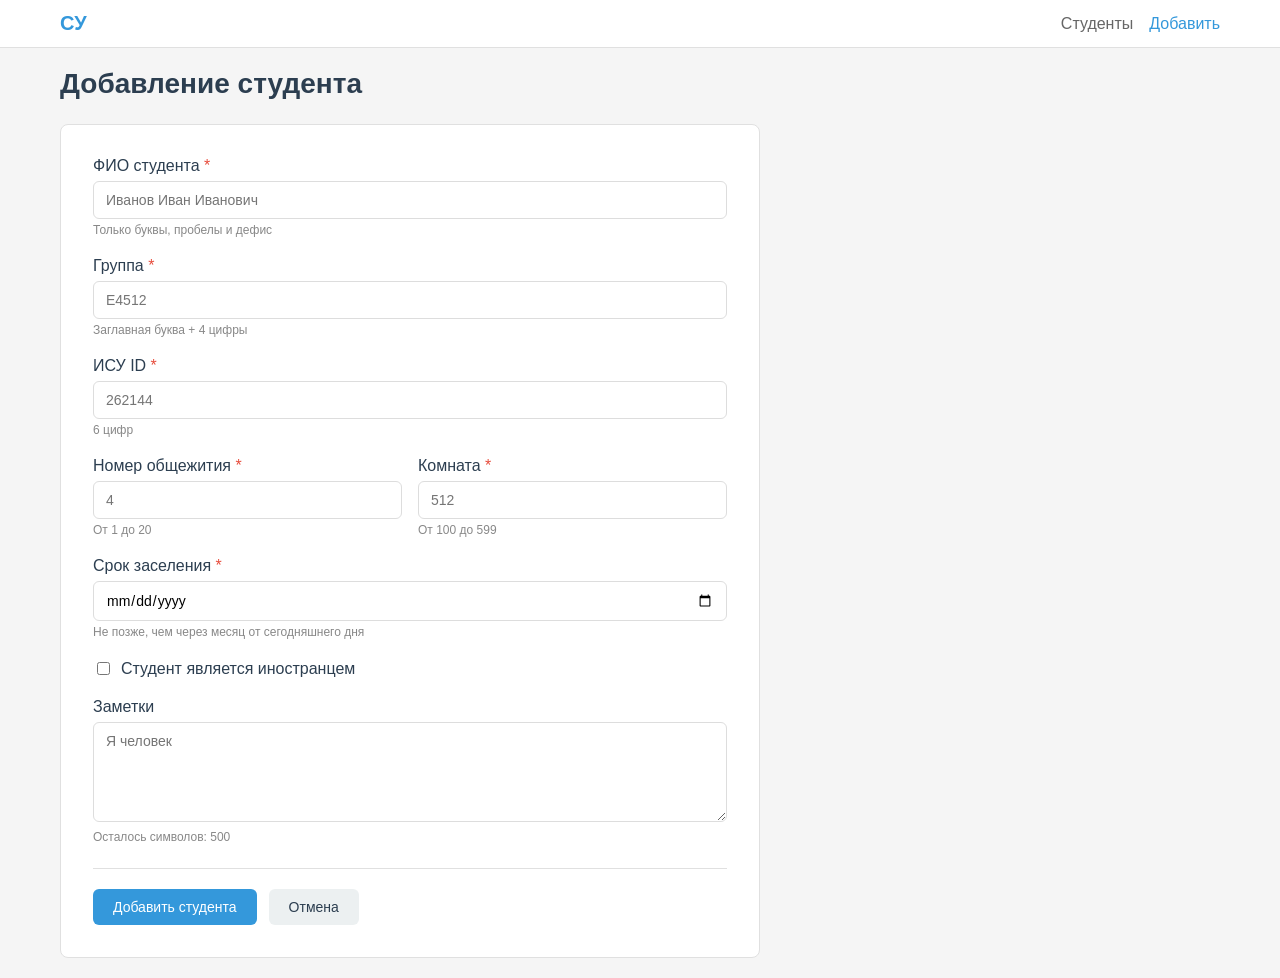
==== student-form.html @ 075e3992 "Initial commit" ====
<!DOCTYPE html>
<html lang="ru">
<head>
  <meta charset="UTF-8">
  <meta name="viewport" content="width=device-width, initial-scale=1.0">
  <title>Форма студента</title>
  <link rel="icon" href="favicon.ico" type="image/x-icon">
  <link rel="stylesheet" href="css/style.css">
</head>
<body>
  <header class="header">
    <div class="header-container">
      <a href="index.html" class="logo">СУ</a>
      <nav class="nav">
        <a href="index.html" class="nav-link">Студенты</a>
        <a href="student-form.html" class="nav-link active">Добавить</a>
      </nav>
    </div>
  </header>

  <main class="main" id="main-content">
    <div class="container">
      <div class="page-header">
        <h1 id="form-title">Добавление студента</h1>
      </div>

      <form id="student-form" class="student-form" novalidate>
        <input type="hidden" name="id" id="student-id">

        <div class="form-group">
          <label for="fullName" class="form-label">
            ФИО студента <span class="required">*</span>
          </label>
          <input
            type="text"
            id="fullName"
            name="fullName"
            class="form-input"
            required
            minlength="2"
            maxlength="120"
            pattern="[a-zA-Zа-яА-ЯёЁ\s\-]+"
            placeholder="Иванов Иван Иванович"
            autocomplete="off"
          >
          <span class="form-hint">Только буквы, пробелы и дефис</span>
        </div>

        <div class="form-group">
          <label for="group" class="form-label">
            Группа <span class="required">*</span>
          </label>
          <input
            type="text"
            id="group"
            name="group"
            class="form-input"
            required
            pattern="[A-Z][1-4][1-5][0-9]{2}"
            placeholder="E4512"
            maxlength="5"
            autocomplete="off"
          >
          <span class="form-hint">Заглавная буква + 4 цифры</span>
        </div>

        <div class="form-group">
          <label for="isuId" class="form-label">
            ИСУ ID <span class="required">*</span>
          </label>
          <input
            type="text"
            id="isuId"
            name="isuId"
            class="form-input"
            required
            pattern="\d{6}"
            placeholder="262144"
            maxlength="6"
            autocomplete="off"
          >
          <span class="form-hint">6 цифр</span>
        </div>

        <div class="form-row">
          <div class="form-group">
            <label for="dormitory" class="form-label">
              Номер общежития <span class="required">*</span>
            </label>
            <input
              type="number"
              id="dormitory"
              name="dormitory"
              class="form-input"
              required
              min="1"
              max="20"
              placeholder="4"
            >
            <span class="form-hint">От 1 до 20</span>
          </div>

          <div class="form-group">
            <label for="room" class="form-label">
              Комната <span class="required">*</span>
            </label>
            <input
              type="number"
              id="room"
              name="room"
              class="form-input"
              required
              pattern="[1-5][0-9]{2}"
              min="100"
              max="599"
              placeholder="512"
            >
            <span class="form-hint">От 100 до 599</span>
          </div>
        </div>

        <div class="form-group">
          <label for="settlementDate" class="form-label">
            Срок заселения <span class="required">*</span>
          </label>
          <input
            type="date"
            id="settlementDate"
            name="settlementDate"
            class="form-input"
            required
          >
          <span class="form-hint">Не позже, чем через месяц от сегодняшнего дня</span>
        </div>

        <div class="form-group form-checkbox">
          <label class="checkbox-label">
            <input type="checkbox" id="isForeign" name="isForeign">
            <span class="checkbox-text">Студент является иностранцем</span>
          </label>
        </div>

        <div class="form-group">
          <label for="notes" class="form-label">Заметки</label>
          <textarea
            id="notes"
            name="notes"
            class="form-input form-textarea"
            maxlength="500"
            rows="4"
            placeholder="Я человек"
          ></textarea>
          <span class="form-hint">
            Осталось символов: <span id="notes-counter">500</span>
          </span>
        </div>

        <div id="notice" class="notice" hidden></div>

        <div class="form-actions">
          <button type="submit" class="btn btn-primary" id="submit-btn">
            Добавить студента
          </button>
          <a href="index.html" class="btn btn-secondary">Отмена</a>
        </div>
      </form>
    </div>
  </main>


  <script src="/js/cookies.js"></script>
  <script src="/js/student-servise.js"></script>
  <script src="js/validation.js"></script>
  <script src="js/form.js"></script>
</body>
</html>
---- css/style.css ----
/* Базовые стили */
* { box-sizing: border-box; }
body { margin: 0; font-family: -apple-system, sans-serif; background: #f5f5f5; color: #2c3e50; }
.container { max-width: 1200px; margin: 0 auto; padding: 20px; }

/* Шапка */
.header { background: #fff; border-bottom: 1px solid #e0e0e0; padding: 12px 0; }
.header-container { max-width: 1200px; margin: 0 auto; padding: 0 20px; display: flex; justify-content: space-between; align-items: center; }
.logo { font-size: 20px; font-weight: bold; color: #3498db; text-decoration: none; }
.nav { display: flex; gap: 16px; }
.nav-link { color: #666; text-decoration: none; }
.nav-link.active { color: #3498db; font-weight: 500; }

/* Уведомления */
.notice { padding: 12px 16px; margin-bottom: 20px; border-radius: 6px; background: #d4edda; color: #155724; border: 1px solid #c3e6cb; }
.notice.error { background: #f8d7da; color: #721c24; border-color: #f5c6cb; }

/* Заголовок */
.page-header { margin-bottom: 24px; }
.page-header h1 { margin: 0 0 8px; font-size: 28px; }
.page-subtitle { margin: 0; color: #666; font-size: 14px; }

/* Статистика */
.stats { display: grid; grid-template-columns: repeat(auto-fit, minmax(180px, 1fr)); gap: 16px; margin-bottom: 24px; }
.stat-card { background: #fff; border: 1px solid #e0e0e0; border-radius: 8px; padding: 16px; text-align: center; }
.stat-icon { font-size: 28px; margin-bottom: 4px; }
.stat-value { font-size: 28px; font-weight: bold; }
.stat-label { font-size: 13px; color: #666; }

/* Управление */
.controls { display: flex; justify-content: space-between; align-items: center; margin-bottom: 20px; flex-wrap: wrap; gap: 12px; }
.search-box { display: flex; flex-direction: column; gap: 4px; }
.search-input { padding: 8px 12px; border: 1px solid #ddd; border-radius: 6px; font-size: 14px; }
.search-input:focus { outline: none; border-color: #3498db; }

/* Таблица */
.table-wrapper { overflow-x: auto; background: #fff; border: 1px solid #e0e0e0; border-radius: 8px; }
.students-table { width: 100%; border-collapse: collapse; }
.students-table th { background: #f8f9fa; padding: 12px; text-align: left; font-weight: 600; border-bottom: 2px solid #e0e0e0; }
.students-table td { padding: 12px; border-bottom: 1px solid #f0f0f0; vertical-align: middle; }
.students-table tr:hover { background: #f8f9fa; }

.student-cell { display: flex; align-items: center; gap: 12px; }
.avatar { width: 40px; height: 40px; border-radius: 50%; background: #3498db; color: #fff; display: flex; align-items: center; justify-content: center; font-weight: bold; font-size: 14px; flex-shrink: 0; }
.student-name { font-weight: 500; color: #2c3e50; text-decoration: none; }
.student-name:hover { color: #3498db; }
.student-foreign { font-size: 12px; color: #666; margin-top: 2px; }

.actions-cell { display: flex; gap: 8px; }
.btn-icon { background: none; border: none; cursor: pointer; font-size: 18px; padding: 4px 8px; border-radius: 4px; text-decoration: none; color: #2c3e50; }
.btn-icon:hover { background: #f0f0f0; }
.btn-icon.confirming { background: #e74c3c; color: #fff; }

/* Пустое состояние */
.empty-state { text-align: center; padding: 60px 20px; background: #fff; border: 1px solid #e0e0e0; border-radius: 8px; }
.empty-icon { font-size: 48px; margin-bottom: 16px; }
.empty-title { margin: 0 0 8px; font-size: 24px; }
.empty-text { color: #666; margin-bottom: 24px; }
.results-summary { margin-top: 16px; font-size: 14px; color: #666; }

/* Кнопки */
.btn { display: inline-block; padding: 10px 20px; border-radius: 6px; text-decoration: none; font-size: 14px; font-weight: 500; cursor: pointer; border: none; transition: background 0.2s; }
.btn-primary { background: #3498db; color: #fff; }
.btn-primary:hover { background: #2980b9; }
.btn-secondary { background: #ecf0f1; color: #2c3e50; }
.btn-secondary:hover { background: #d5dbdb; }
.btn-danger { background: #e74c3c; color: #fff; }
.btn-danger:hover { background: #c0392b; }
.btn-danger.confirming { animation: pulse 1s infinite; }
@keyframes pulse { 50% { opacity: 0.7; } }

/* Форма */
.student-form { background: #fff; border: 1px solid #e0e0e0; border-radius: 8px; padding: 32px; max-width: 700px; }
.form-group { margin-bottom: 20px; }
.form-label { display: block; font-weight: 500; margin-bottom: 6px; }
.required { color: #e74c3c; }
.form-input { width: 100%; padding: 10px 12px; border: 1px solid #ddd; border-radius: 6px; font-size: 14px; font-family: inherit; }
.form-input:focus { outline: none; border-color: #3498db; box-shadow: 0 0 0 3px rgba(52,152,219,0.1); }
.form-textarea { resize: vertical; min-height: 100px; }
.form-hint { display: block; font-size: 12px; color: #888; margin-top: 4px; }
.form-row { display: grid; grid-template-columns: 1fr 1fr; gap: 16px; }
.form-checkbox { margin-top: 8px; }
.checkbox-label { display: flex; align-items: center; gap: 8px; cursor: pointer; font-weight: 500; }
.form-actions { display: flex; gap: 12px; margin-top: 24px; padding-top: 20px; border-top: 1px solid #e0e0e0; }
.input-error { border-color: #e74c3c !important; background-color: #fdf0ef; }
.field-error { color: #e74c3c; font-size: 13px; margin-top: 4px; }
.readonly-field { background: #f5f5f5; color: #666; cursor: not-allowed; }
#notes-counter.negative { color: #e74c3c; font-weight: bold; }

/* Досье */
.back-link { display: inline-block; margin-bottom: 16px; color: #3498db; text-decoration: none; font-size: 14px; }
.back-link:hover { text-decoration: underline; }
.profile-card { background: #fff; border: 1px solid #e0e0e0; border-radius: 8px; padding: 24px; margin-bottom: 24px; }
.profile-header { display: flex; align-items: center; gap: 20px; }
.profile-avatar { width: 80px; height: 80px; border-radius: 50%; background: #3498db; color: #fff; display: flex; align-items: center; justify-content: center; font-size: 28px; font-weight: bold; flex-shrink: 0; }
.profile-name { margin: 0 0 4px; font-size: 24px; }
.profile-group { font-size: 16px; color: #666; margin-bottom: 4px; }
.profile-status { font-size: 14px; font-weight: 500; }
.profile-status.foreign { color: #8e44ad; }
.profile-status.local { color: #27ae60; }
.profile-section { background: #fff; border: 1px solid #e0e0e0; border-radius: 8px; padding: 24px; margin-bottom: 16px; }
.section-title { margin: 0 0 16px; font-size: 18px; padding-bottom: 8px; border-bottom: 2px solid #f0f0f0; }
.info-grid { display: grid; grid-template-columns: repeat(auto-fit, minmax(200px, 1fr)); gap: 16px; }
.info-item { padding: 12px; background: #f8f9fa; border-radius: 6px; }
.info-label { font-size: 12px; color: #888; text-transform: uppercase; margin-bottom: 4px; }
.info-value { font-size: 16px; font-weight: 500; }
.notes-content { padding: 16px; background: #fffde7; border-left: 4px solid #f1c40f; border-radius: 4px; font-size: 14px; line-height: 1.6; white-space: pre-wrap; }
.profile-actions { display: flex; gap: 12px; margin-top: 24px; flex-wrap: wrap; }

/* Подвал */
.footer { text-align: center; padding: 20px; color: #666; font-size: 14px; margin-top: 40px; }

/* Адаптивность — один медиа-запрос */
@media (max-width: 768px) {
  .controls { flex-direction: column; align-items: stretch; }
  .search-input { min-width: 100%; }
  .students-table th, .students-table td { padding: 8px; }
  .avatar { width: 32px; height: 32px; font-size: 12px; }
  .student-form { padding: 20px; }
  .form-row { grid-template-columns: 1fr; }
  .form-actions { flex-direction: column; }
  .form-actions .btn { width: 100%; text-align: center; }
  .profile-header { flex-direction: column; text-align: center; }
  .profile-avatar { width: 100px; height: 100px; font-size: 36px; }
  .info-grid { grid-template-columns: 1fr; }
  .profile-actions { flex-direction: column; }
  .profile-actions .btn { width: 100%; text-align: center; }
}

@media (max-width: 480px) {
  .stats { grid-template-columns: 1fr; }
  .students-table thead { display: none; }
  .students-table tr { display: block; margin-bottom: 16px; border: 1px solid #e0e0e0; border-radius: 8px; padding: 12px; }
  .students-table td { display: flex; justify-content: space-between; padding: 8px 0; border-bottom: 1px solid #f0f0f0; }
  .students-table td:last-child { border-bottom: none; }
  .students-table td::before { content: attr(data-label); font-weight: 600; margin-right: 12px; }
}
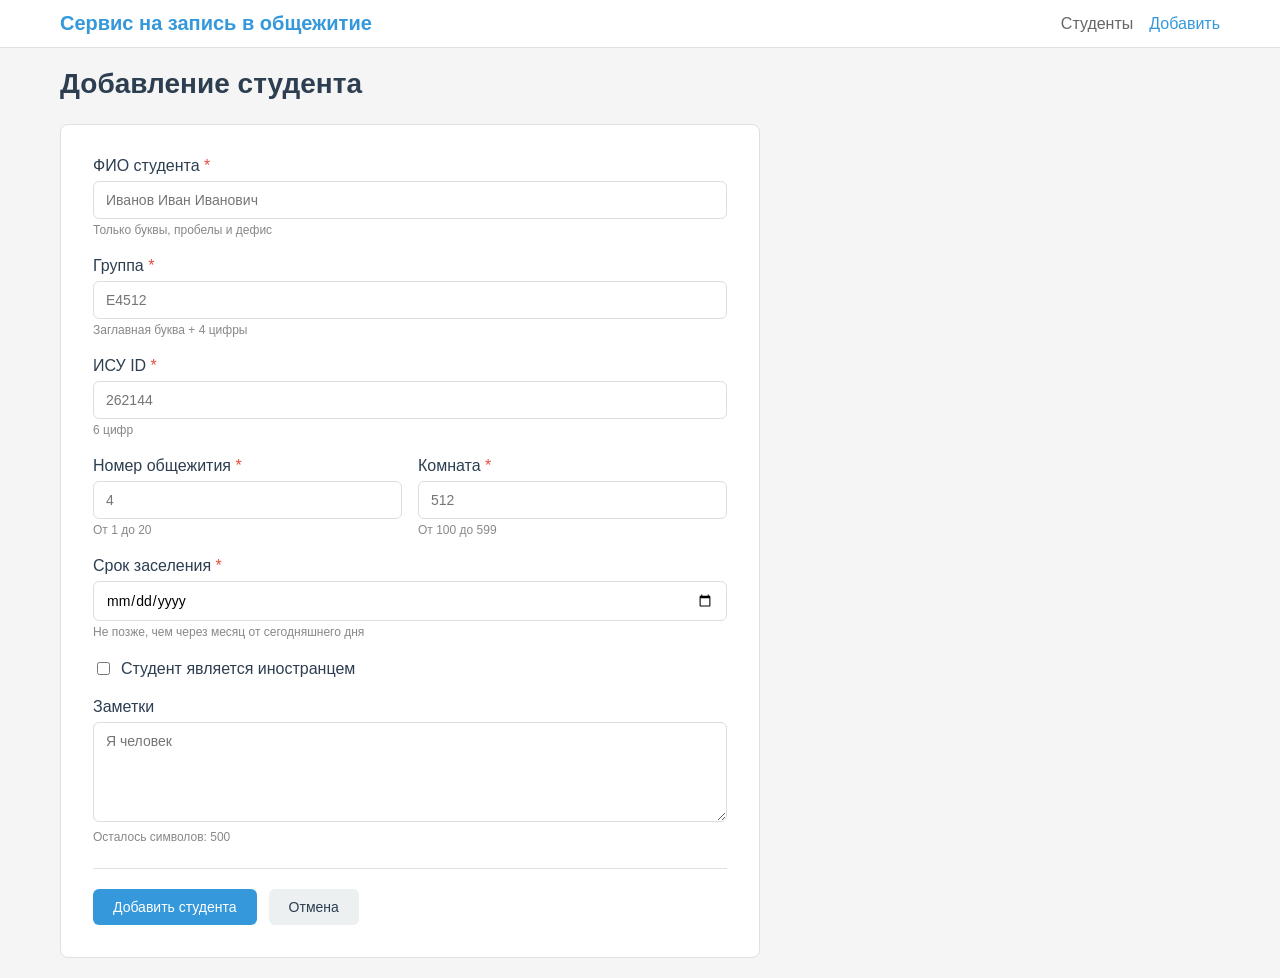
==== commit 51752f7d: "Исправление ошибок" ====
--- a/student-form.html
+++ b/student-form.html
@@ -4,13 +4,13 @@
   <meta charset="UTF-8">
   <meta name="viewport" content="width=device-width, initial-scale=1.0">
   <title>Форма студента</title>
-  <link rel="icon" href="favicon.ico" type="image/x-icon">
+  <link rel="icon" href="favicon/form.jpg" type="image/x-icon">
   <link rel="stylesheet" href="css/style.css">
 </head>
 <body>
   <header class="header">
     <div class="header-container">
-      <a href="index.html" class="logo">СУ</a>
+      <a href="index.html" class="logo">Сервис на запись в общежитие</a>
       <nav class="nav">
         <a href="index.html" class="nav-link">Студенты</a>
         <a href="student-form.html" class="nav-link active">Добавить</a>
--- a/css/style.css
+++ b/css/style.css
@@ -42,7 +42,7 @@
 
 .student-cell { display: flex; align-items: center; gap: 12px; }
 .avatar { width: 40px; height: 40px; border-radius: 50%; background: #3498db; color: #fff; display: flex; align-items: center; justify-content: center; font-weight: bold; font-size: 14px; flex-shrink: 0; }
-.student-name { font-weight: 500; color: #2c3e50; text-decoration: none; }
+.student-name { font-weight: 500; color: #2c3e50; text-decoration: none; word-wrap: break-word; word-break: break-word; overflow-wrap: anywhere; }
 .student-name:hover { color: #3498db; }
 .student-foreign { font-size: 12px; color: #666; margin-top: 2px; }
 
@@ -93,7 +93,7 @@
 .profile-card { background: #fff; border: 1px solid #e0e0e0; border-radius: 8px; padding: 24px; margin-bottom: 24px; }
 .profile-header { display: flex; align-items: center; gap: 20px; }
 .profile-avatar { width: 80px; height: 80px; border-radius: 50%; background: #3498db; color: #fff; display: flex; align-items: center; justify-content: center; font-size: 28px; font-weight: bold; flex-shrink: 0; }
-.profile-name { margin: 0 0 4px; font-size: 24px; }
+.profile-name { margin: 0 0 4px; font-size: 24px; word-wrap: break-word; word-break: break-word; overflow-wrap: anywhere; }
 .profile-group { font-size: 16px; color: #666; margin-bottom: 4px; }
 .profile-status { font-size: 14px; font-weight: 500; }
 .profile-status.foreign { color: #8e44ad; }
@@ -104,7 +104,7 @@
 .info-item { padding: 12px; background: #f8f9fa; border-radius: 6px; }
 .info-label { font-size: 12px; color: #888; text-transform: uppercase; margin-bottom: 4px; }
 .info-value { font-size: 16px; font-weight: 500; }
-.notes-content { padding: 16px; background: #fffde7; border-left: 4px solid #f1c40f; border-radius: 4px; font-size: 14px; line-height: 1.6; white-space: pre-wrap; }
+.notes-content { padding: 16px; background: #fffde7; border-left: 4px solid #f1c40f; border-radius: 4px; font-size: 14px; line-height: 1.6; white-space: pre-wrap; word-wrap: break-word; word-break: break-word; overflow-wrap: anywhere; }
 .profile-actions { display: flex; gap: 12px; margin-top: 24px; flex-wrap: wrap; }
 
 /* Подвал */
@@ -134,4 +134,7 @@
   .students-table td { display: flex; justify-content: space-between; padding: 8px 0; border-bottom: 1px solid #f0f0f0; }
   .students-table td:last-child { border-bottom: none; }
   .students-table td::before { content: attr(data-label); font-weight: 600; margin-right: 12px; }
+}
+.h2 {
+
 }
